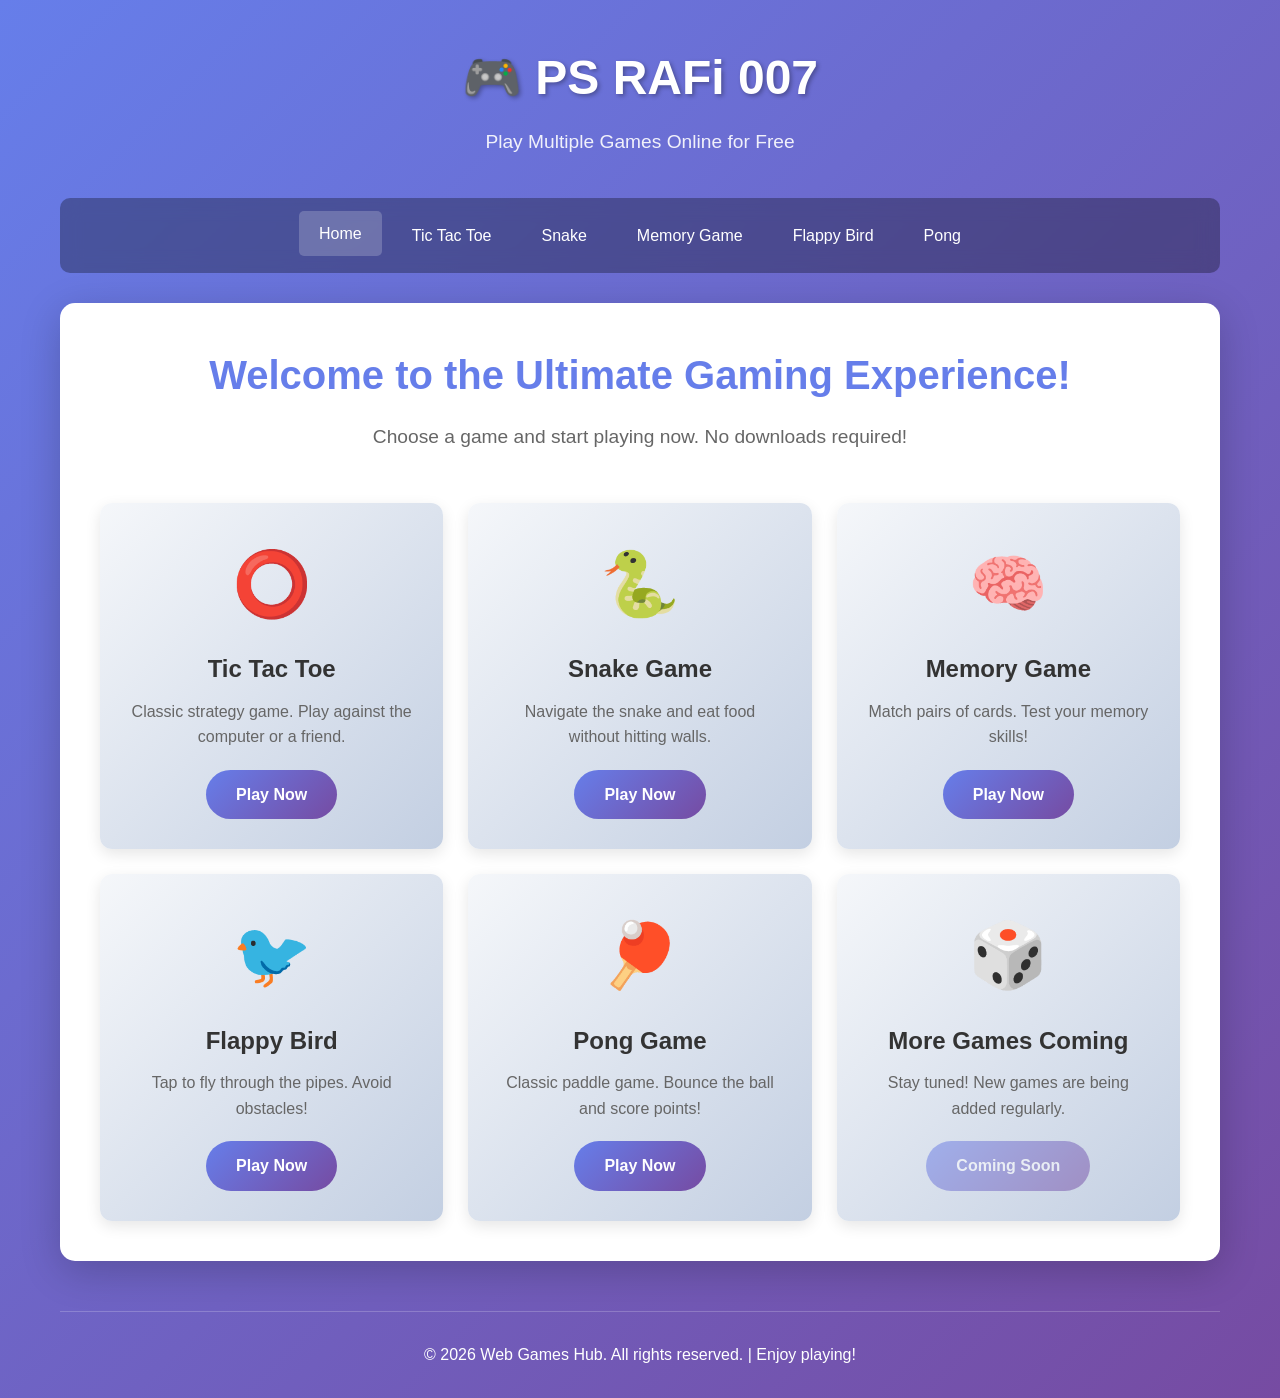
==== index.html @ 8f274daf "Publish PS RAFi 007 web game hub" ====
<!DOCTYPE html>
<html lang="en">
<head>
    <meta charset="UTF-8">
    <meta name="viewport" content="width=device-width, initial-scale=1.0">
    <title>PS RAFi 007 - Play Multiple Games Online</title>
    <link rel="stylesheet" href="styles.css">
</head>
<body>
    <div class="container">
        <header>
            <h1>🎮 PS RAFi 007</h1>
            <p>Play Multiple Games Online for Free</p>
        </header>

        <nav class="navbar">
            <ul>
                <li><a href="index.html" class="active">Home</a></li>
                <li><a href="games/tictactoe.html">Tic Tac Toe</a></li>
                <li><a href="games/snake.html">Snake</a></li>
                <li><a href="games/memory.html">Memory Game</a></li>
                <li><a href="games/flappy.html">Flappy Bird</a></li>
                <li><a href="games/pong.html">Pong</a></li>
            </ul>
        </nav>

        <main>
            <section class="hero">
                <h2>Welcome to the Ultimate Gaming Experience!</h2>
                <p>Choose a game and start playing now. No downloads required!</p>
            </section>

            <section class="games-grid">
                <div class="game-card">
                    <div class="game-icon">⭕</div>
                    <h3>Tic Tac Toe</h3>
                    <p>Classic strategy game. Play against the computer or a friend.</p>
                    <a href="games/tictactoe.html" class="btn">Play Now</a>
                </div>

                <div class="game-card">
                    <div class="game-icon">🐍</div>
                    <h3>Snake Game</h3>
                    <p>Navigate the snake and eat food without hitting walls.</p>
                    <a href="games/snake.html" class="btn">Play Now</a>
                </div>

                <div class="game-card">
                    <div class="game-icon">🧠</div>
                    <h3>Memory Game</h3>
                    <p>Match pairs of cards. Test your memory skills!</p>
                    <a href="games/memory.html" class="btn">Play Now</a>
                </div>

                <div class="game-card">
                    <div class="game-icon">🐦</div>
                    <h3>Flappy Bird</h3>
                    <p>Tap to fly through the pipes. Avoid obstacles!</p>
                    <a href="games/flappy.html" class="btn">Play Now</a>
                </div>

                <div class="game-card">
                    <div class="game-icon">🏓</div>
                    <h3>Pong Game</h3>
                    <p>Classic paddle game. Bounce the ball and score points!</p>
                    <a href="games/pong.html" class="btn">Play Now</a>
                </div>

                <div class="game-card">
                    <div class="game-icon">🎲</div>
                    <h3>More Games Coming</h3>
                    <p>Stay tuned! New games are being added regularly.</p>
                    <a href="#" class="btn disabled">Coming Soon</a>
                </div>
            </section>
        </main>

        <footer>
            <p>&copy; 2026 Web Games Hub. All rights reserved. | Enjoy playing!</p>
        </footer>
    </div>
</body>
</html>
---- styles.css ----
* {
    margin: 0;
    padding: 0;
    box-sizing: border-box;
}

body {
    font-family: 'Arial', sans-serif;
    background: linear-gradient(135deg, #667eea 0%, #764ba2 100%);
    color: #333;
    line-height: 1.6;
}

.container {
    max-width: 1200px;
    margin: 0 auto;
    padding: 0 20px;
}

header {
    text-align: center;
    color: white;
    padding: 40px 0 20px;
}

header h1 {
    font-size: 3em;
    margin-bottom: 10px;
    text-shadow: 2px 2px 4px rgba(0, 0, 0, 0.3);
}

header p {
    font-size: 1.2em;
    opacity: 0.9;
}

.navbar {
    background: rgba(0, 0, 0, 0.3);
    backdrop-filter: blur(10px);
    padding: 15px 0;
    margin: 20px 0;
    border-radius: 10px;
}

.navbar ul {
    display: flex;
    list-style: none;
    justify-content: center;
    flex-wrap: wrap;
    gap: 10px;
}

.navbar a {
    color: white;
    text-decoration: none;
    padding: 10px 20px;
    border-radius: 5px;
    transition: all 0.3s ease;
    display: inline-block;
}

.navbar a:hover,
.navbar a.active {
    background: rgba(255, 255, 255, 0.2);
    transform: translateY(-2px);
}

main {
    background: white;
    border-radius: 15px;
    padding: 40px;
    margin: 30px 0;
    box-shadow: 0 10px 40px rgba(0, 0, 0, 0.2);
}

.hero {
    text-align: center;
    margin-bottom: 50px;
}

.hero h2 {
    font-size: 2.5em;
    color: #667eea;
    margin-bottom: 15px;
}

.hero p {
    font-size: 1.2em;
    color: #666;
}

.games-grid {
    display: grid;
    grid-template-columns: repeat(auto-fit, minmax(300px, 1fr));
    gap: 25px;
}

.game-card {
    background: linear-gradient(135deg, #f5f7fa 0%, #c3cfe2 100%);
    border-radius: 12px;
    padding: 30px;
    text-align: center;
    transition: all 0.3s ease;
    box-shadow: 0 5px 15px rgba(0, 0, 0, 0.1);
}

.game-card:hover {
    transform: translateY(-10px);
    box-shadow: 0 15px 35px rgba(0, 0, 0, 0.2);
}

.game-icon {
    font-size: 4em;
    margin-bottom: 15px;
}

.game-card h3 {
    font-size: 1.5em;
    color: #333;
    margin-bottom: 10px;
}

.game-card p {
    color: #666;
    margin-bottom: 20px;
}

.btn {
    display: inline-block;
    padding: 12px 30px;
    background: linear-gradient(135deg, #667eea 0%, #764ba2 100%);
    color: white;
    text-decoration: none;
    border-radius: 25px;
    transition: all 0.3s ease;
    font-weight: bold;
    border: none;
    cursor: pointer;
}

.btn:hover:not(.disabled) {
    transform: scale(1.05);
    box-shadow: 0 5px 20px rgba(102, 126, 234, 0.4);
}

.btn.disabled {
    opacity: 0.5;
    cursor: not-allowed;
}

footer {
    text-align: center;
    color: white;
    padding: 30px 0;
    border-top: 1px solid rgba(255, 255, 255, 0.2);
    margin-top: 50px;
}

/* Game Page Styles */
.game-container {
    max-width: 800px;
    margin: 30px auto;
    background: white;
    border-radius: 15px;
    padding: 30px;
    box-shadow: 0 10px 40px rgba(0, 0, 0, 0.2);
}

.game-header {
    text-align: center;
    margin-bottom: 30px;
}

.game-header h2 {
    color: #667eea;
    font-size: 2em;
    margin-bottom: 10px;
}

.game-controls {
    display: flex;
    justify-content: center;
    gap: 15px;
    margin: 20px 0;
    flex-wrap: wrap;
}

.game-controls button {
    padding: 12px 25px;
    background: #667eea;
    color: white;
    border: none;
    border-radius: 8px;
    cursor: pointer;
    font-size: 1em;
    font-weight: bold;
    transition: all 0.3s ease;
}

.game-controls button:hover {
    background: #764ba2;
    transform: scale(1.05);
}

canvas {
    display: block;
    margin: 20px auto;
    border: 3px solid #667eea;
    border-radius: 10px;
    background: #000;
}

.back-btn {
    display: inline-block;
    margin-top: 20px;
    padding: 10px 20px;
    background: #667eea;
    color: white;
    text-decoration: none;
    border-radius: 8px;
    transition: all 0.3s ease;
}

.back-btn:hover {
    background: #764ba2;
}

/* Responsive Design */
@media (max-width: 768px) {
    header h1 {
        font-size: 2em;
    }

    .hero h2 {
        font-size: 1.5em;
    }

    .games-grid {
        grid-template-columns: 1fr;
    }

    .navbar ul {
        flex-direction: column;
        gap: 5px;
    }

    main {
        padding: 20px;
    }
}
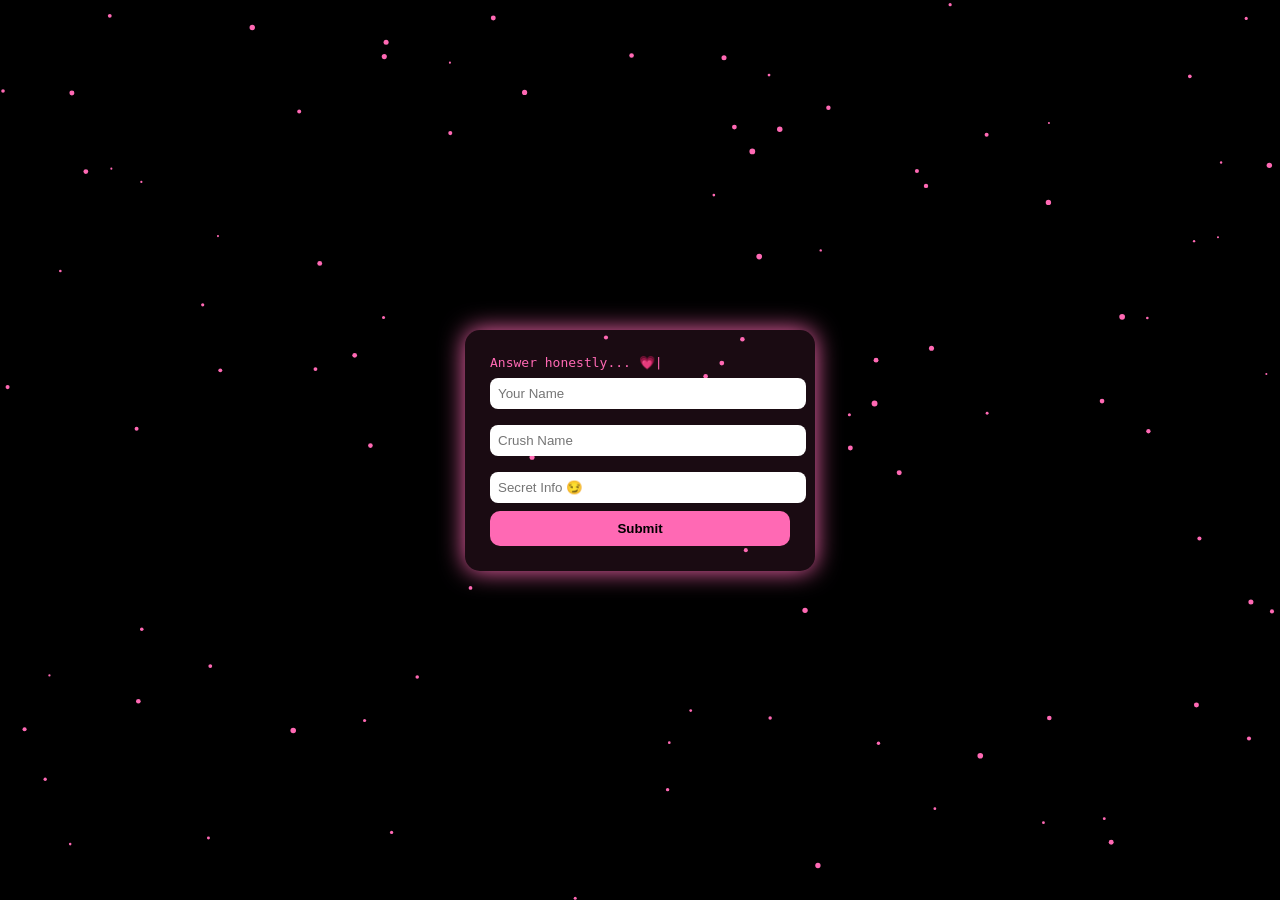
==== commit 78abc8e6: "Clear old files, set prank as homepage" ====
--- a/index.html
+++ b/index.html
@@ -1,83 +1,174 @@
 <!DOCTYPE html>
 <html lang="en">
 <head>
-    <meta charset="UTF-8">
-    <meta name="viewport" content="width=device-width, initial-scale=1.0">
-    <title>PS RAFi 007 - Play Multiple Games Online</title>
-    <link rel="stylesheet" href="styles.css">
+  <meta charset="UTF-8">
+  <title>For You 💗</title>
+  <style>
+    body {
+      margin: 0;
+      font-family: monospace;
+      background: black;
+      color: #ff69b4;
+      overflow: hidden;
+    }
+
+    canvas {
+      position: fixed;
+      top: 0;
+      left: 0;
+      z-index: 0;
+    }
+
+    .container {
+      position: relative;
+      z-index: 1;
+      display: flex;
+      justify-content: center;
+      align-items: center;
+      height: 100vh;
+      flex-direction: column;
+    }
+
+    .box {
+      background: rgba(255, 105, 180, 0.1);
+      padding: 25px;
+      border-radius: 15px;
+      box-shadow: 0 0 25px #ff69b4;
+      text-align: left;
+      width: 300px;
+    }
+
+    input {
+      width: 100%;
+      padding: 8px;
+      margin: 8px 0;
+      border: none;
+      border-radius: 8px;
+    }
+
+    button {
+      width: 100%;
+      padding: 10px;
+      border: none;
+      border-radius: 10px;
+      background: #ff69b4;
+      color: black;
+      font-weight: bold;
+      cursor: pointer;
+    }
+
+    #typingLine::after {
+      content: '|';
+      animation: blink 1s infinite;
+    }
+
+    @keyframes blink {
+      0%, 50%, 100% { opacity: 1; }
+      25%, 75% { opacity: 0; }
+    }
+  </style>
 </head>
 <body>
-    <div class="container">
-        <header>
-            <h1>🎮 PS RAFi 007</h1>
-            <p>Play Multiple Games Online for Free</p>
-        </header>
 
-        <nav class="navbar">
-            <ul>
-                <li><a href="index.html" class="active">Home</a></li>
-                <li><a href="games/tictactoe.html">Tic Tac Toe</a></li>
-                <li><a href="games/snake.html">Snake</a></li>
-                <li><a href="games/memory.html">Memory Game</a></li>
-                <li><a href="games/flappy.html">Flappy Bird</a></li>
-                <li><a href="games/pong.html">Pong</a></li>
-            </ul>
-        </nav>
+<canvas id="bg"></canvas>
 
-        <main>
-            <section class="hero">
-                <h2>Welcome to the Ultimate Gaming Experience!</h2>
-                <p>Choose a game and start playing now. No downloads required!</p>
-            </section>
+<div class="container">
+  <div class="box" id="formBox">
+    <div id="typingLine"></div>
+    <input type="text" placeholder="Your Name"><br>
+    <input type="text" placeholder="Crush Name"><br>
+    <input type="text" placeholder="Secret Info 😏"><br>
+    <button onclick="startPrank()">Submit</button>
+  </div>
 
-            <section class="games-grid">
-                <div class="game-card">
-                    <div class="game-icon">⭕</div>
-                    <h3>Tic Tac Toe</h3>
-                    <p>Classic strategy game. Play against the computer or a friend.</p>
-                    <a href="games/tictactoe.html" class="btn">Play Now</a>
-                </div>
+  <div class="box" id="resultBox" style="display:none;">
+    <div id="finalTyping"></div>
+  </div>
+</div>
 
-                <div class="game-card">
-                    <div class="game-icon">🐍</div>
-                    <h3>Snake Game</h3>
-                    <p>Navigate the snake and eat food without hitting walls.</p>
-                    <a href="games/snake.html" class="btn">Play Now</a>
-                </div>
+<script>
+  const lines = [
+    "Connecting to love server...",
+    "Scanning emotions...",
+    "Reading secret data...",
+    "Analyzing crush feelings...",
+    "Finalizing result..."
+  ];
 
-                <div class="game-card">
-                    <div class="game-icon">🧠</div>
-                    <h3>Memory Game</h3>
-                    <p>Match pairs of cards. Test your memory skills!</p>
-                    <a href="games/memory.html" class="btn">Play Now</a>
-                </div>
+  function typeLines(element, lines, speed, callback) {
+    let lineIndex = 0;
+    function nextLine() {
+      if (lineIndex >= lines.length) {
+        if (callback) callback();
+        return;
+      }
+      let text = lines[lineIndex];
+      let i = 0;
+      element.innerHTML = "";
 
-                <div class="game-card">
-                    <div class="game-icon">🐦</div>
-                    <h3>Flappy Bird</h3>
-                    <p>Tap to fly through the pipes. Avoid obstacles!</p>
-                    <a href="games/flappy.html" class="btn">Play Now</a>
-                </div>
+      function typing() {
+        if (i < text.length) {
+          element.innerHTML += text.charAt(i);
+          i++;
+          setTimeout(typing, speed);
+        } else {
+          lineIndex++;
+          setTimeout(nextLine, 500);
+        }
+      }
+      typing();
+    }
+    nextLine();
+  }
 
-                <div class="game-card">
-                    <div class="game-icon">🏓</div>
-                    <h3>Pong Game</h3>
-                    <p>Classic paddle game. Bounce the ball and score points!</p>
-                    <a href="games/pong.html" class="btn">Play Now</a>
-                </div>
+  typeLines(document.getElementById("typingLine"), ["Answer honestly... 💗"], 50);
 
-                <div class="game-card">
-                    <div class="game-icon">🎲</div>
-                    <h3>More Games Coming</h3>
-                    <p>Stay tuned! New games are being added regularly.</p>
-                    <a href="#" class="btn disabled">Coming Soon</a>
-                </div>
-            </section>
-        </main>
+  function startPrank() {
+    document.getElementById("formBox").style.display = "none";
+    document.getElementById("resultBox").style.display = "block";
 
-        <footer>
-            <p>&copy; 2026 Web Games Hub. All rights reserved. | Enjoy playing!</p>
-        </footer>
-    </div>
+    typeLines(document.getElementById("finalTyping"), lines, 40, () => {
+      setTimeout(() => {
+        document.getElementById("finalTyping").innerHTML = "💗 RAFI 💗<br>Got you 😆";
+      }, 800);
+    });
+  }
+
+  // particles
+  const canvas = document.getElementById("bg");
+  const ctx = canvas.getContext("2d");
+  canvas.width = window.innerWidth;
+  canvas.height = window.innerHeight;
+
+  let particles = [];
+  for (let i = 0; i < 100; i++) {
+    particles.push({
+      x: Math.random() * canvas.width,
+      y: Math.random() * canvas.height,
+      r: Math.random() * 2 + 1,
+      d: Math.random() * 1
+    });
+  }
+
+  function draw() {
+    ctx.clearRect(0, 0, canvas.width, canvas.height);
+    ctx.fillStyle = "#ff69b4";
+    particles.forEach(p => {
+      ctx.beginPath();
+      ctx.arc(p.x, p.y, p.r, 0, Math.PI * 2);
+      ctx.fill();
+    });
+    particles.forEach(p => {
+      p.y += p.d;
+      if (p.y > canvas.height) {
+        p.y = 0;
+        p.x = Math.random() * canvas.width;
+      }
+    });
+  }
+
+  setInterval(draw, 30);
+</script>
+
 </body>
 </html>
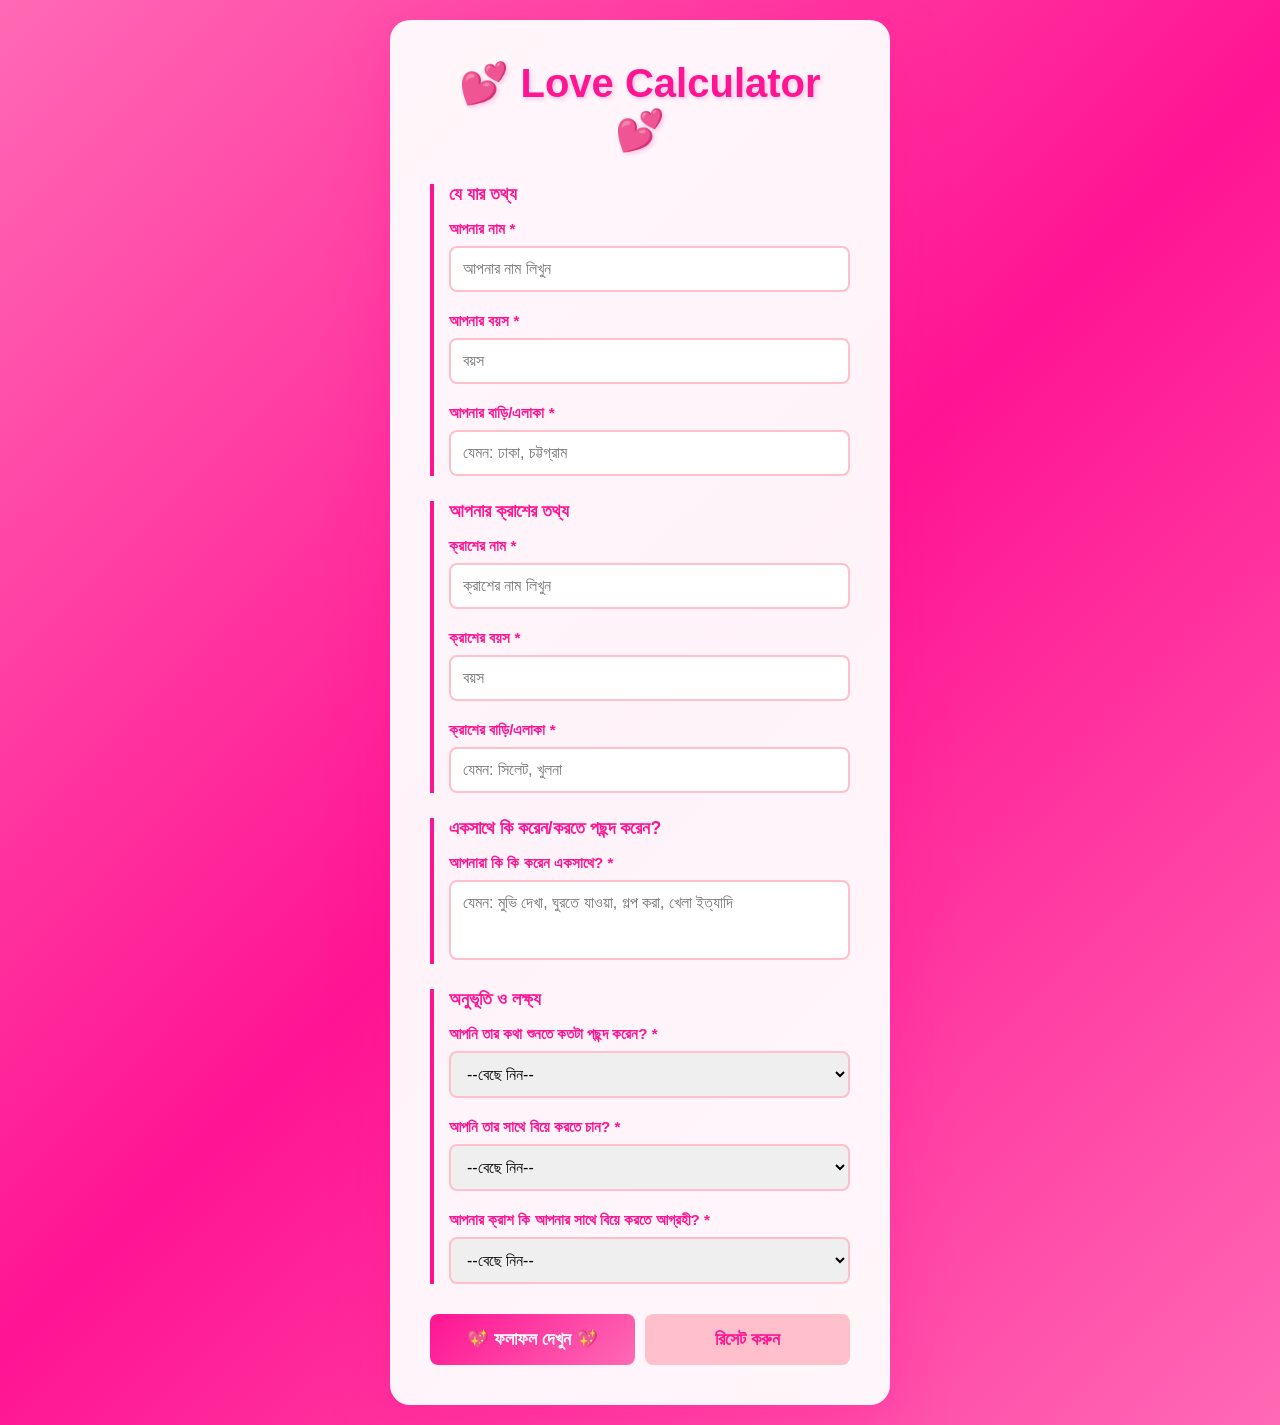
==== commit 1bbb94f7: "Add Love Calculator app with all features" ====
--- a/index.html
+++ b/index.html
@@ -2,173 +2,486 @@
 <html lang="en">
 <head>
   <meta charset="UTF-8">
-  <title>For You 💗</title>
+  <meta name="viewport" content="width=device-width, initial-scale=1.0">
+  <title>💕 Love Calculator 💕</title>
   <style>
+    * {
+      margin: 0;
+      padding: 0;
+      box-sizing: border-box;
+    }
+
     body {
-      margin: 0;
-      font-family: monospace;
-      background: black;
-      color: #ff69b4;
-      overflow: hidden;
-    }
-
-    canvas {
-      position: fixed;
-      top: 0;
-      left: 0;
-      z-index: 0;
-    }
-
-    .container {
-      position: relative;
-      z-index: 1;
+      font-family: 'Arial', sans-serif;
+      background: linear-gradient(135deg, #ff69b4, #ff1493, #ff69b4);
+      min-height: 100vh;
       display: flex;
       justify-content: center;
       align-items: center;
-      height: 100vh;
-      flex-direction: column;
-    }
-
-    .box {
-      background: rgba(255, 105, 180, 0.1);
-      padding: 25px;
-      border-radius: 15px;
-      box-shadow: 0 0 25px #ff69b4;
-      text-align: left;
-      width: 300px;
-    }
-
-    input {
+      padding: 20px;
+      animation: bgShift 8s infinite;
+    }
+
+    @keyframes bgShift {
+      0%, 100% { background: linear-gradient(135deg, #ff69b4, #ff1493, #ff69b4); }
+      50% { background: linear-gradient(135deg, #ff1493, #ffc0cb, #ff69b4); }
+    }
+
+    .container {
+      background: rgba(255, 255, 255, 0.95);
+      padding: 40px;
+      border-radius: 20px;
+      box-shadow: 0 20px 60px rgba(255, 20, 147, 0.3);
+      max-width: 500px;
       width: 100%;
-      padding: 8px;
-      margin: 8px 0;
+    }
+
+    h1 {
+      text-align: center;
+      color: #ff1493;
+      margin-bottom: 30px;
+      font-size: 2.5em;
+      text-shadow: 2px 2px 4px rgba(255, 20, 147, 0.2);
+    }
+
+    .form-group {
+      margin-bottom: 20px;
+    }
+
+    label {
+      display: block;
+      color: #ff1493;
+      font-weight: bold;
+      margin-bottom: 8px;
+      font-size: 0.95em;
+    }
+
+    input, textarea, select {
+      width: 100%;
+      padding: 12px;
+      border: 2px solid #ffc0cb;
+      border-radius: 8px;
+      font-size: 1em;
+      font-family: 'Arial', sans-serif;
+      transition: all 0.3s;
+    }
+
+    input:focus, textarea:focus, select:focus {
+      outline: none;
+      border-color: #ff1493;
+      box-shadow: 0 0 10px rgba(255, 20, 147, 0.3);
+      background: #fff5f9;
+    }
+
+    textarea {
+      resize: none;
+      height: 80px;
+    }
+
+    .button-group {
+      display: flex;
+      gap: 10px;
+      margin-top: 30px;
+    }
+
+    button {
+      flex: 1;
+      padding: 15px;
       border: none;
       border-radius: 8px;
-    }
-
-    button {
+      font-size: 1.1em;
+      font-weight: bold;
+      cursor: pointer;
+      transition: all 0.3s;
+    }
+
+    .btn-calculate {
+      background: linear-gradient(135deg, #ff1493, #ff69b4);
+      color: white;
+    }
+
+    .btn-calculate:hover {
+      transform: translateY(-3px);
+      box-shadow: 0 10px 25px rgba(255, 20, 147, 0.4);
+    }
+
+    .btn-reset {
+      background: #ffc0cb;
+      color: #ff1493;
+    }
+
+    .btn-reset:hover {
+      background: #ffb6d9;
+    }
+
+    .result-container {
+      display: none;
+      text-align: center;
+      margin-top: 30px;
+      padding: 30px;
+      background: linear-gradient(135deg, #fff5f9, #ffe4f0);
+      border-radius: 15px;
+      animation: slideIn 0.5s ease;
+    }
+
+    @keyframes slideIn {
+      from { opacity: 0; transform: translateY(20px); }
+      to { opacity: 1; transform: translateY(0); }
+    }
+
+    .result-container.show {
+      display: block;
+    }
+
+    .percentage {
+      font-size: 3.5em;
+      color: #ff1493;
+      font-weight: bold;
+      margin: 20px 0;
+      animation: pulse 1s infinite;
+    }
+
+    @keyframes pulse {
+      0%, 100% { transform: scale(1); }
+      50% { transform: scale(1.1); }
+    }
+
+    .result-text {
+      font-size: 1.5em;
+      color: #ff1493;
+      margin: 20px 0;
+      font-weight: bold;
+    }
+
+    .anime-girl {
+      font-size: 5em;
+      margin: 20px 0;
+      animation: float 3s ease-in-out infinite;
+      display: inline-block;
+    }
+
+    @keyframes float {
+      0%, 100% { transform: translateY(0px); }
+      50% { transform: translateY(-20px); }
+    }
+
+    .couple-names {
+      font-size: 1.3em;
+      color: #ff1493;
+      margin: 20px 0;
+      font-weight: bold;
+    }
+
+    .heart-animation {
+      position: fixed;
+      pointer-events: none;
+      font-size: 2em;
+      animation: heartFloat 3s ease-in forwards;
+    }
+
+    @keyframes heartFloat {
+      0% {
+        opacity: 1;
+        transform: translateY(0) translateX(0) rotate(0deg);
+      }
+      100% {
+        opacity: 0;
+        transform: translateY(-300px) translateX(100px) rotate(360deg);
+      }
+    }
+
+    .form-section {
+      border-left: 4px solid #ff1493;
+      padding-left: 15px;
+      margin: 25px 0;
+    }
+
+    .form-section-title {
+      color: #ff1493;
+      font-weight: bold;
+      font-size: 1.1em;
+      margin-bottom: 15px;
+    }
+
+    .score-bar {
       width: 100%;
-      padding: 10px;
-      border: none;
+      height: 20px;
+      background: #ffddeb;
       border-radius: 10px;
-      background: #ff69b4;
-      color: black;
-      font-weight: bold;
-      cursor: pointer;
-    }
-
-    #typingLine::after {
-      content: '|';
-      animation: blink 1s infinite;
-    }
-
-    @keyframes blink {
-      0%, 50%, 100% { opacity: 1; }
-      25%, 75% { opacity: 0; }
+      overflow: hidden;
+      margin: 15px 0;
+    }
+
+    .score-fill {
+      height: 100%;
+      background: linear-gradient(90deg, #ff69b4, #ff1493);
+      width: 0%;
+      transition: width 0.5s ease;
+    }
+
+    @media (max-width: 600px) {
+      .container {
+        padding: 20px;
+      }
+
+      h1 {
+        font-size: 2em;
+      }
+
+      .percentage {
+        font-size: 2.5em;
+      }
+
+      .anime-girl {
+        font-size: 3em;
+      }
     }
   </style>
 </head>
 <body>
-
-<canvas id="bg"></canvas>
-
-<div class="container">
-  <div class="box" id="formBox">
-    <div id="typingLine"></div>
-    <input type="text" placeholder="Your Name"><br>
-    <input type="text" placeholder="Crush Name"><br>
-    <input type="text" placeholder="Secret Info 😏"><br>
-    <button onclick="startPrank()">Submit</button>
+  <div class="container">
+    <h1>💕 Love Calculator 💕</h1>
+
+    <form id="loveForm">
+      <!-- Your Information -->
+      <div class="form-section">
+        <div class="form-section-title">যে যার তথ্য</div>
+        <div class="form-group">
+          <label for="yourName">আপনার নাম *</label>
+          <input type="text" id="yourName" required placeholder="আপনার নাম লিখুন">
+        </div>
+
+        <div class="form-group">
+          <label for="yourAge">আপনার বয়স *</label>
+          <input type="number" id="yourAge" required min="1" max="100" placeholder="বয়স">
+        </div>
+
+        <div class="form-group">
+          <label for="yourAddress">আপনার বাড়ি/এলাকা *</label>
+          <input type="text" id="yourAddress" required placeholder="যেমন: ঢাকা, চট্টগ্রাম">
+        </div>
+      </div>
+
+      <!-- Crush Information -->
+      <div class="form-section">
+        <div class="form-section-title">আপনার ক্রাশের তথ্য</div>
+        <div class="form-group">
+          <label for="crushName">ক্রাশের নাম *</label>
+          <input type="text" id="crushName" required placeholder="ক্রাশের নাম লিখুন">
+        </div>
+
+        <div class="form-group">
+          <label for="crushAge">ক্রাশের বয়স *</label>
+          <input type="number" id="crushAge" required min="1" max="100" placeholder="বয়স">
+        </div>
+
+        <div class="form-group">
+          <label for="crushAddress">ক্রাশের বাড়ি/এলাকা *</label>
+          <input type="text" id="crushAddress" required placeholder="যেমন: সিলেট, খুলনা">
+        </div>
+      </div>
+
+      <!-- Shared Activities -->
+      <div class="form-section">
+        <div class="form-section-title">একসাথে কি করেন/করতে পছন্দ করেন?</div>
+        <div class="form-group">
+          <label for="activities">আপনারা কি কি করেন একসাথে? *</label>
+          <textarea id="activities" required placeholder="যেমন: মুভি দেখা, ঘুরতে যাওয়া, গল্প করা, খেলা ইত্যাদি"></textarea>
+        </div>
+      </div>
+
+      <!-- Feelings -->
+      <div class="form-section">
+        <div class="form-section-title">অনুভূতি ও লক্ষ্য</div>
+        <div class="form-group">
+          <label for="talkAbout">আপনি তার কথা শুনতে কতটা পছন্দ করেন? *</label>
+          <select id="talkAbout" required>
+            <option value="">--বেছে নিন--</option>
+            <option value="50">একদম পছন্দ করি না</option>
+            <option value="60">কম পছন্দ করি</option>
+            <option value="70">মোটামুটি পছন্দ করি</option>
+            <option value="80">খুব পছন্দ করি</option>
+            <option value="90">অনেক বেশি পছন্দ করি</option>
+            <option value="100">প্রতিটি শব্দ সোনার মতো মূল্যবান!</option>
+          </select>
+        </div>
+
+        <div class="form-group">
+          <label for="wantMarriage">আপনি তার সাথে বিয়ে করতে চান? *</label>
+          <select id="wantMarriage" required>
+            <option value="">--বেছে নিন--</option>
+            <option value="no">না</option>
+            <option value="maybe">হতে পারে</option>
+            <option value="yes">হ্যাঁ, অবশ্যই!</option>
+          </select>
+        </div>
+
+        <div class="form-group">
+          <label for="crushWantMarriage">আপনার ক্রাশ কি আপনার সাথে বিয়ে করতে আগ্রহী? *</label>
+          <select id="crushWantMarriage" required>
+            <option value="">--বেছে নিন--</option>
+            <option value="no">না</option>
+            <option value="maybe">হতে পারে</option>
+            <option value="yes">হ্যাঁ</option>
+          </select>
+        </div>
+      </div>
+
+      <div class="button-group">
+        <button type="submit" class="btn-calculate">💖 ফলাফল দেখুন 💖</button>
+        <button type="reset" class="btn-reset">রিসেট করুন</button>
+      </div>
+    </form>
+
+    <!-- Result Container -->
+    <div class="result-container" id="resultContainer">
+      <div class="anime-girl" id="animeGirl">💕</div>
+      <div class="percentage" id="percentage">0%</div>
+      <div class="score-bar">
+        <div class="score-fill" id="scoreFill"></div>
+      </div>
+      <div class="result-text" id="resultText"></div>
+      <div class="couple-names" id="coupleNames"></div>
+      <div class="result-text" id="finalMessage"></div>
+    </div>
   </div>
 
-  <div class="box" id="resultBox" style="display:none;">
-    <div id="finalTyping"></div>
-  </div>
-</div>
-
-<script>
-  const lines = [
-    "Connecting to love server...",
-    "Scanning emotions...",
-    "Reading secret data...",
-    "Analyzing crush feelings...",
-    "Finalizing result..."
-  ];
-
-  function typeLines(element, lines, speed, callback) {
-    let lineIndex = 0;
-    function nextLine() {
-      if (lineIndex >= lines.length) {
-        if (callback) callback();
-        return;
-      }
-      let text = lines[lineIndex];
-      let i = 0;
-      element.innerHTML = "";
-
-      function typing() {
-        if (i < text.length) {
-          element.innerHTML += text.charAt(i);
-          i++;
-          setTimeout(typing, speed);
-        } else {
-          lineIndex++;
-          setTimeout(nextLine, 500);
+  <script>
+    const form = document.getElementById('loveForm');
+    const resultContainer = document.getElementById('resultContainer');
+    
+    form.addEventListener('submit', function(e) {
+      e.preventDefault();
+      calculateLove();
+      createHeartAnimations();
+    });
+
+    function calculateLove() {
+      const yourName = document.getElementById('yourName').value;
+      const crushName = document.getElementById('crushName').value;
+      const yourAge = parseInt(document.getElementById('yourAge').value);
+      const crushAge = parseInt(document.getElementById('crushAge').value);
+      const yourAddress = document.getElementById('yourAddress').value;
+      const crushAddress = document.getElementById('crushAddress').value;
+      const activities = document.getElementById('activities').value;
+      const talkAbout = parseInt(document.getElementById('talkAbout').value);
+      const wantMarriage = document.getElementById('wantMarriage').value;
+      const crushWantMarriage = document.getElementById('crushWantMarriage').value;
+
+      let score = 50; // Base score
+
+      // Age difference factor (closer is better)
+      const ageDiff = Math.abs(yourAge - crushAge);
+      if (ageDiff === 0) score += 10;
+      else if (ageDiff <= 2) score += 8;
+      else if (ageDiff <= 5) score += 5;
+      else if (ageDiff > 10) score -= 5;
+
+      // Address compatibility (same area is better)
+      if (yourAddress.toLowerCase() === crushAddress.toLowerCase()) {
+        score += 15;
+      } else {
+        score += 5;
+      }
+
+      // Activities (indicates compatibility)
+      if (activities.length > 30) score += 10;
+      else if (activities.length > 15) score += 5;
+
+      // Talk preferences
+      score += (talkAbout - 50) / 5;
+
+      // Marriage intentions
+      if (wantMarriage === 'yes') score += 15;
+      else if (wantMarriage === 'maybe') score += 7;
+
+      if (crushWantMarriage === 'yes') score += 15;
+      else if (crushWantMarriage === 'maybe') score += 7;
+
+      // Random bonus
+      score += Math.random() * 15;
+
+      // Cap at 100
+      score = Math.min(100, Math.max(20, score));
+
+      displayResult(yourName, crushName, Math.round(score));
+    }
+
+    function displayResult(yourName, crushName, percentage) {
+      const percentageEl = document.getElementById('percentage');
+      const scoreFillEl = document.getElementById('scoreFill');
+      const resultTextEl = document.getElementById('resultText');
+      const coupleNamesEl = document.getElementById('coupleNames');
+      const finalMessageEl = document.getElementById('finalMessage');
+      const animeGirlEl = document.getElementById('animeGirl');
+
+      // Animate percentage
+      let current = 0;
+      const increment = percentage / 50;
+      const interval = setInterval(() => {
+        current += increment;
+        if (current >= percentage) {
+          current = percentage;
+          clearInterval(interval);
         }
-      }
-      typing();
-    }
-    nextLine();
-  }
-
-  typeLines(document.getElementById("typingLine"), ["Answer honestly... 💗"], 50);
-
-  function startPrank() {
-    document.getElementById("formBox").style.display = "none";
-    document.getElementById("resultBox").style.display = "block";
-
-    typeLines(document.getElementById("finalTyping"), lines, 40, () => {
-      setTimeout(() => {
-        document.getElementById("finalTyping").innerHTML = "💗 RAFI 💗<br>Got you 😆";
-      }, 800);
-    });
-  }
-
-  // particles
-  const canvas = document.getElementById("bg");
-  const ctx = canvas.getContext("2d");
-  canvas.width = window.innerWidth;
-  canvas.height = window.innerHeight;
-
-  let particles = [];
-  for (let i = 0; i < 100; i++) {
-    particles.push({
-      x: Math.random() * canvas.width,
-      y: Math.random() * canvas.height,
-      r: Math.random() * 2 + 1,
-      d: Math.random() * 1
-    });
-  }
-
-  function draw() {
-    ctx.clearRect(0, 0, canvas.width, canvas.height);
-    ctx.fillStyle = "#ff69b4";
-    particles.forEach(p => {
-      ctx.beginPath();
-      ctx.arc(p.x, p.y, p.r, 0, Math.PI * 2);
-      ctx.fill();
-    });
-    particles.forEach(p => {
-      p.y += p.d;
-      if (p.y > canvas.height) {
-        p.y = 0;
-        p.x = Math.random() * canvas.width;
-      }
-    });
-  }
-
-  setInterval(draw, 30);
-</script>
-
+        percentageEl.textContent = Math.round(current) + '%';
+        scoreFillEl.style.width = Math.round(current) + '%';
+      }, 20);
+
+      // Determine message and emoji
+      let message = '';
+      let emoji = '😊';
+
+      if (percentage >= 90) {
+        message = '🎉 আপনারা অবশ্যই বিয়ে করবেন! 🎉';
+        emoji = '😍';
+        animeGirlEl.textContent = '🌸💕🌸';
+      } else if (percentage >= 75) {
+        message = '💕 আপনারা খুব ভালো জোড়! 💕';
+        emoji = '🥰';
+        animeGirlEl.textContent = '💖✨💖';
+      } else if (percentage >= 60) {
+        message = '💭 সম্ভাবনা আছে, চেষ্টা করে দেখুন! 💭';
+        emoji = '😊';
+        animeGirlEl.textContent = '💕😊💕';
+      } else if (percentage >= 40) {
+        message = '🤔 সম্পর্ক গড়ে তুলতে সময় লাগবে...';
+        emoji = '😐';
+        animeGirlEl.textContent = '💭💭💭';
+      } else {
+        message = '😅 সম্পর্কটি একটু কঠিন হতে পারে...';
+        emoji = '😢';
+        animeGirlEl.textContent = '💔💔💔';
+      }
+
+      resultTextEl.textContent = message;
+      coupleNamesEl.innerHTML = `<span style="color: #ff1493;">❤️ ${yourName} 💕 ${crushName} ❤️</span>`;
+      
+      if (percentage >= 75) {
+        finalMessageEl.textContent = '🎊 আপনাদের ভালোবাসা গল্প লেখা হবে! 🎊';
+      } else if (percentage >= 55) {
+        finalMessageEl.textContent = '💭 আপনাদের সম্পর্ক সুন্দর হতে পারে!';
+      } else {
+        finalMessageEl.textContent = '😊 সময় সবকিছু পরিবর্তন করে দেয়!';
+      }
+
+      resultContainer.classList.add('show');
+    }
+
+    function createHeartAnimations() {
+      for (let i = 0; i < 10; i++) {
+        setTimeout(() => {
+          const heart = document.createElement('div');
+          heart.className = 'heart-animation';
+          heart.textContent = '💕';
+          heart.style.left = Math.random() * window.innerWidth + 'px';
+          heart.style.top = window.innerHeight + 'px';
+          document.body.appendChild(heart);
+          
+          setTimeout(() => heart.remove(), 3000);
+        }, i * 100);
+      }
+    }
+  </script>
 </body>
 </html>
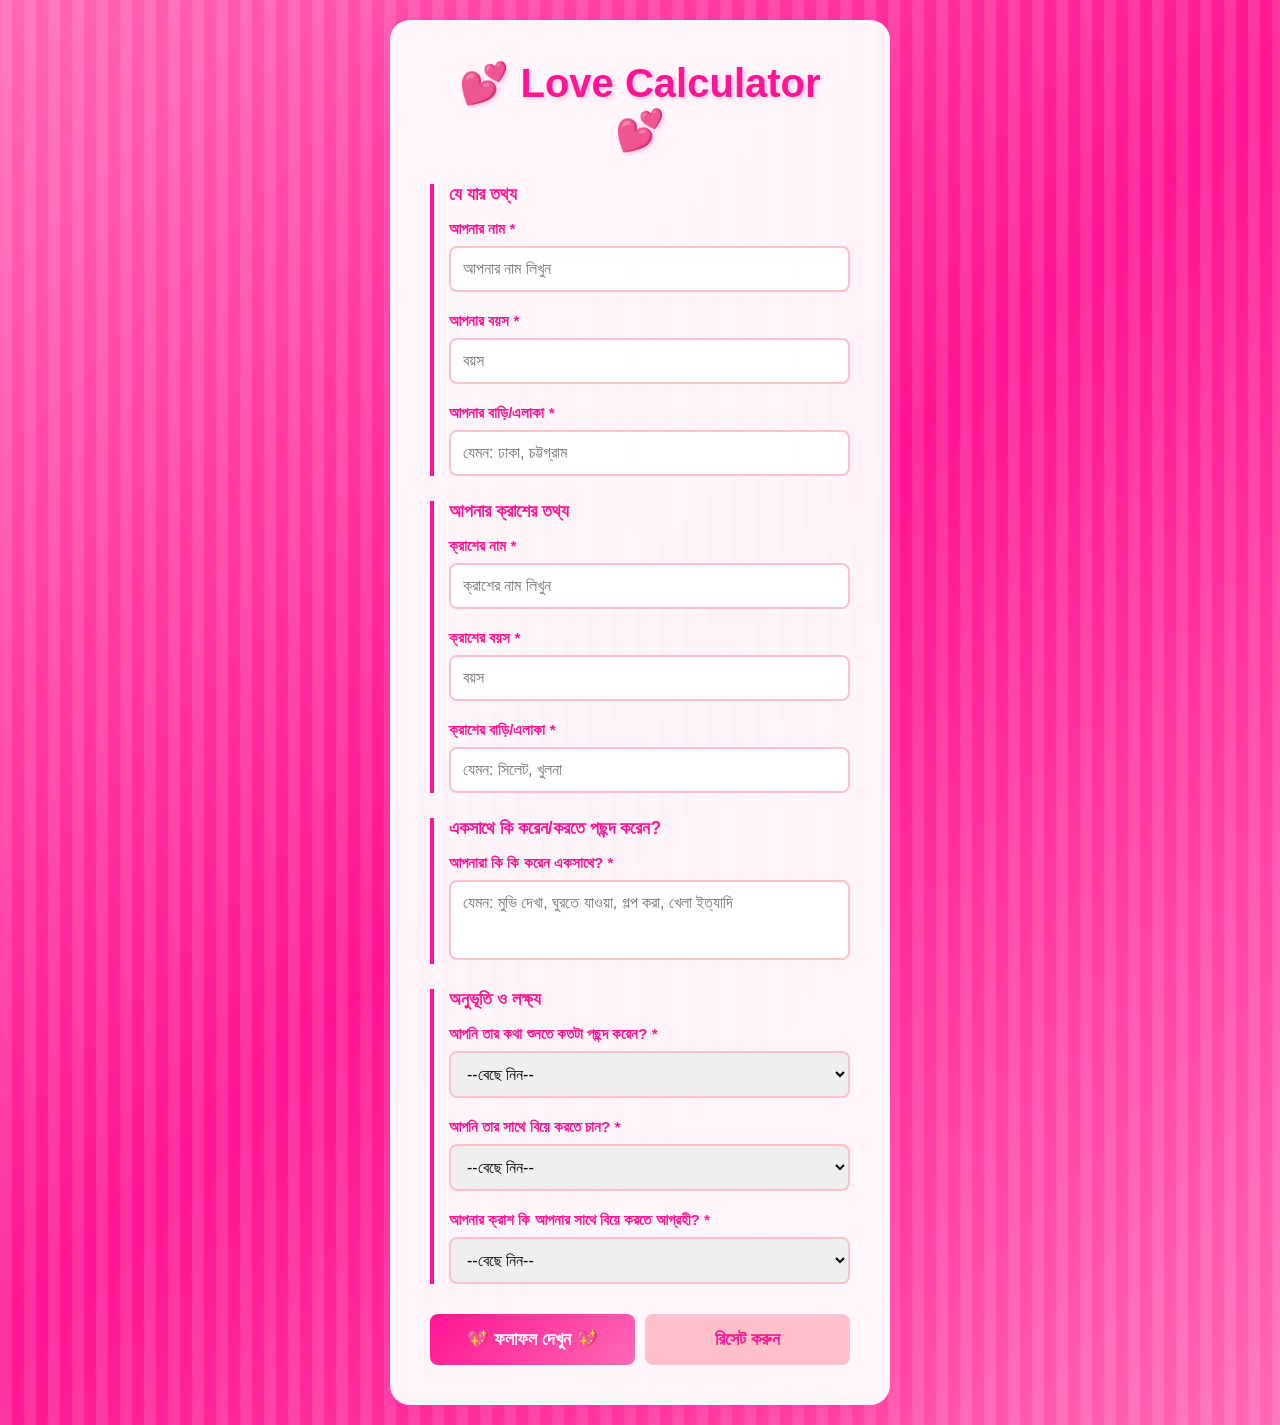
==== commit ce0d55d8: "Add vertical particle effect background" ====
--- a/index.html
+++ b/index.html
@@ -13,7 +13,14 @@
 
     body {
       font-family: 'Arial', sans-serif;
-      background: linear-gradient(135deg, #ff69b4, #ff1493, #ff69b4);
+      background-image: repeating-linear-gradient(
+        90deg,
+        rgba(255, 255, 255, 0.12),
+        rgba(255, 255, 255, 0.12) 12px,
+        transparent 12px,
+        transparent 24px
+      ),
+      linear-gradient(135deg, #ff69b4, #ff1493, #ff69b4);
       min-height: 100vh;
       display: flex;
       justify-content: center;
@@ -219,6 +226,35 @@
       transition: width 0.5s ease;
     }
 
+    .vertical-particles {
+      position: fixed;
+      inset: 0;
+      pointer-events: none;
+      overflow: hidden;
+      z-index: 0;
+    }
+
+    .vertical-particles .line {
+      position: absolute;
+      top: -120%;
+      width: 3px;
+      height: 180%;
+      background: rgba(255, 255, 255, 0.18);
+      filter: blur(2px);
+      animation: fallVertical 7s linear infinite;
+    }
+
+    .vertical-particles .line:nth-child(odd) {
+      background: rgba(255, 20, 147, 0.14);
+      width: 2px;
+    }
+
+    @keyframes fallVertical {
+      0% { transform: translateY(-100%); opacity: 0.2; }
+      50% { opacity: 0.4; }
+      100% { transform: translateY(120%); opacity: 0.1; }
+    }
+
     @media (max-width: 600px) {
       .container {
         padding: 20px;
@@ -239,6 +275,7 @@
   </style>
 </head>
 <body>
+  <div class="vertical-particles" id="verticalParticles"></div>
   <div class="container">
     <h1>💕 Love Calculator 💕</h1>
 
@@ -482,6 +519,21 @@
         }, i * 100);
       }
     }
+    function createVerticalParticles() {
+      const container = document.getElementById('verticalParticles');
+      for (let i = 0; i < 18; i++) {
+        const line = document.createElement('div');
+        line.className = 'line';
+        line.style.left = Math.random() * 100 + 'vw';
+        line.style.animationDuration = 4 + Math.random() * 5 + 's';
+        line.style.opacity = 0.15 + Math.random() * 0.2;
+        line.style.width = 1 + Math.random() * 2 + 'px';
+        line.style.animationDelay = Math.random() * -9 + 's';
+        container.appendChild(line);
+      }
+    }
+
+    createVerticalParticles();
   </script>
 </body>
-</html>+</html>
